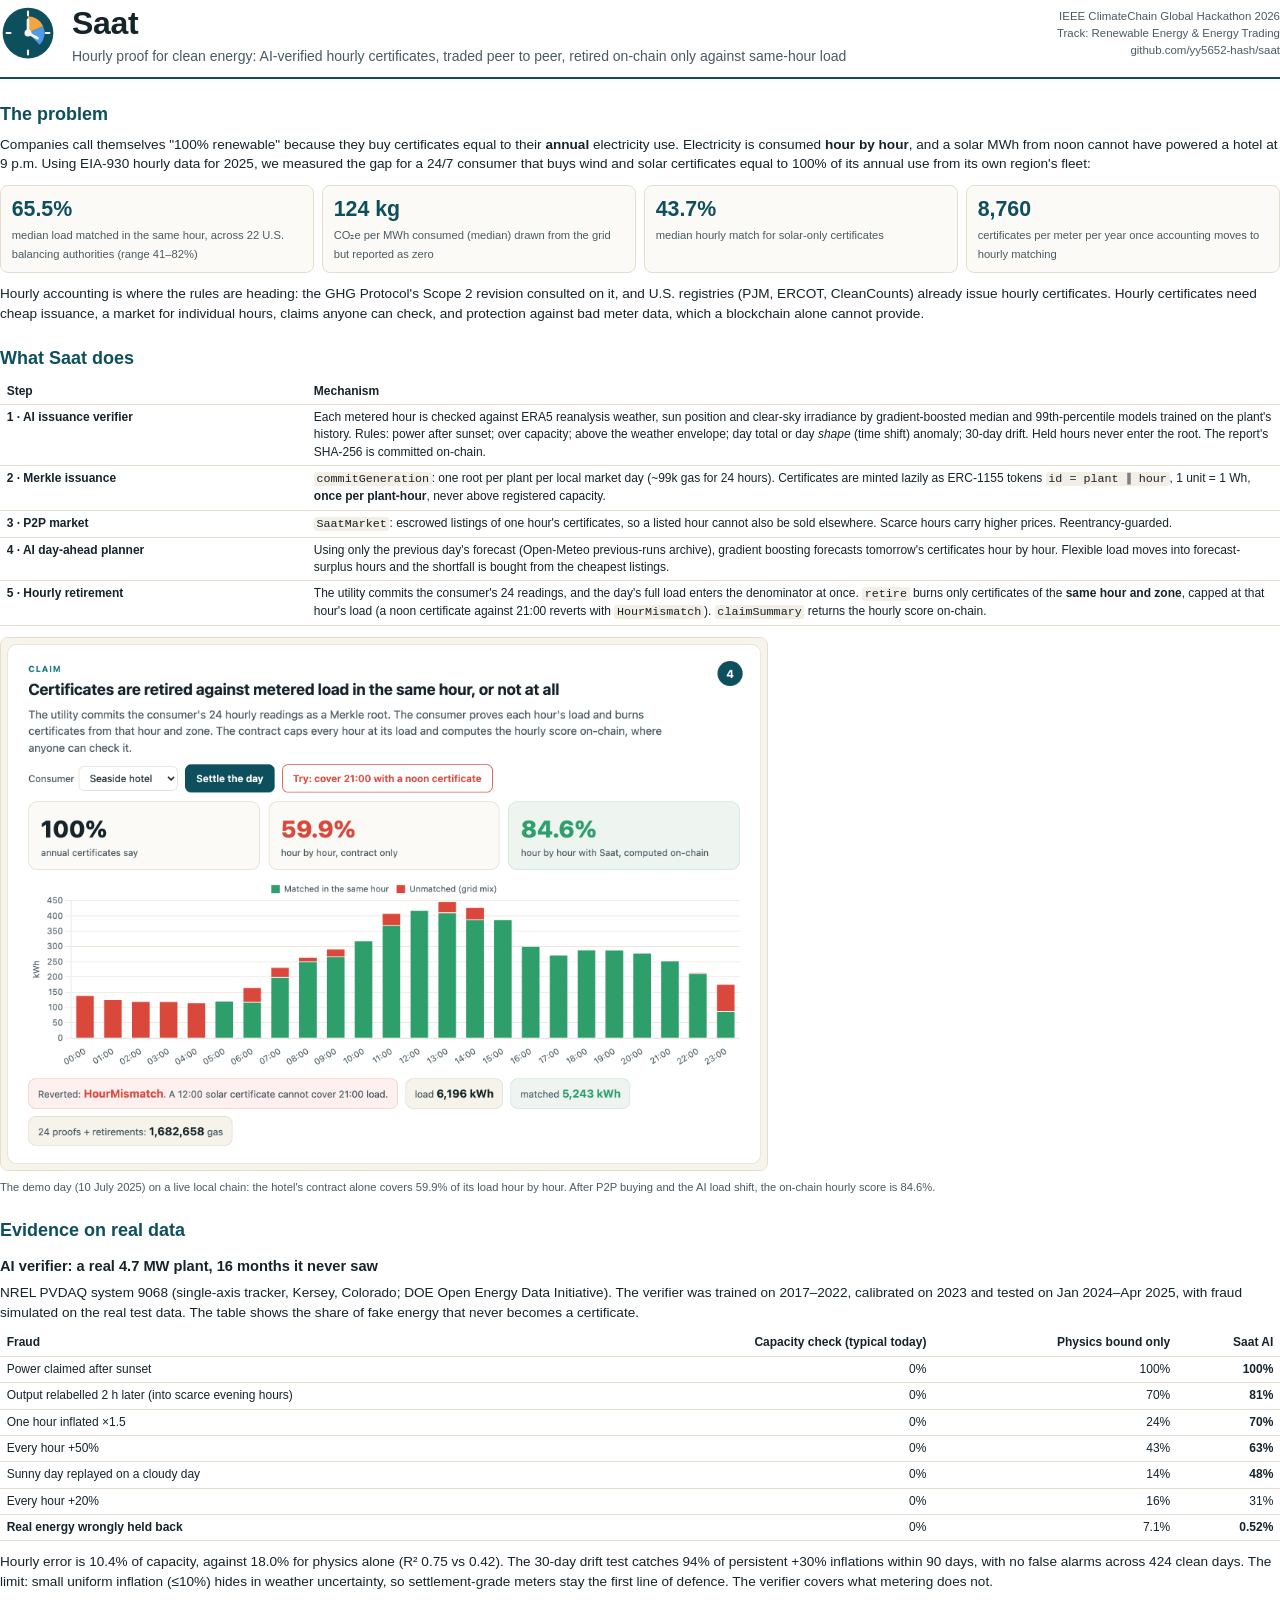
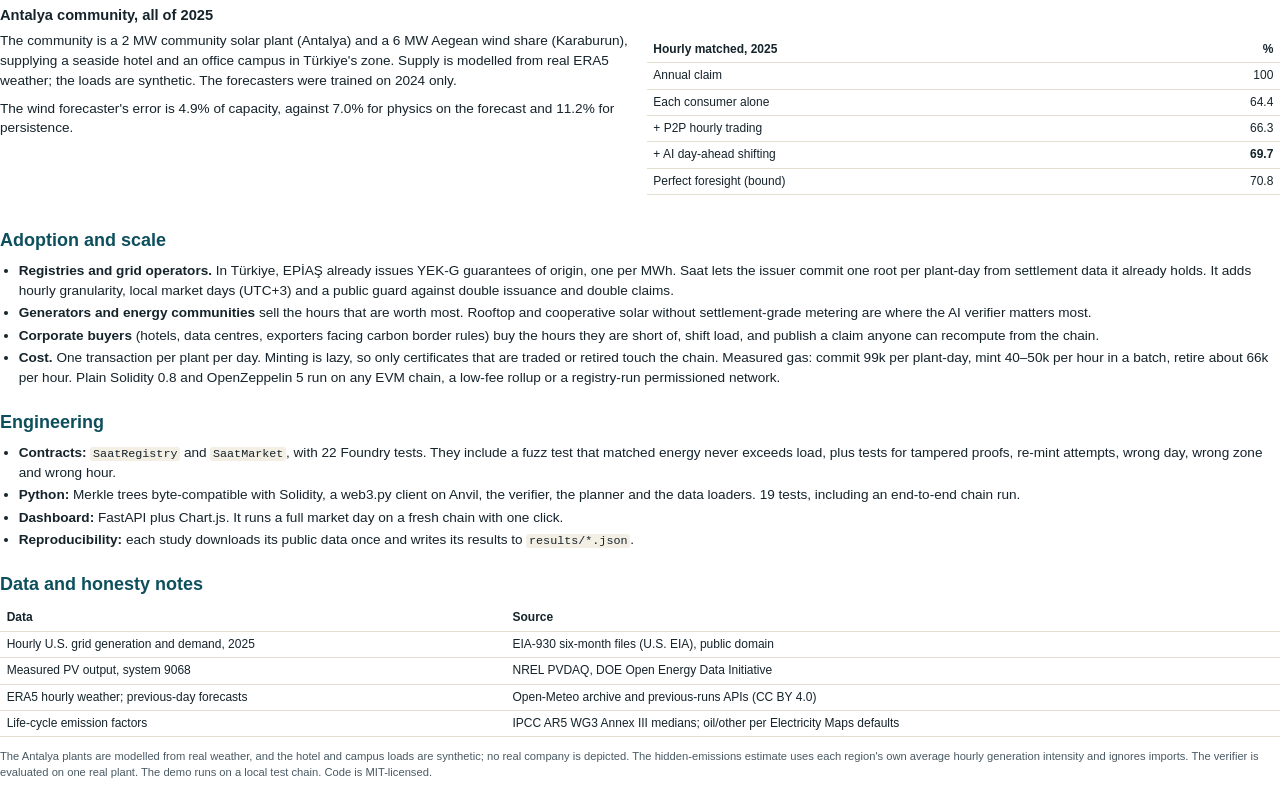
==== submission/brief.html @ fedb9831 "Evidence cards full width, validated chart colours; film pipeline (facts, narration, art scenes, dir" ====
<!doctype html>
<html lang="en"><head><meta charset="utf-8"><title>Saat: technical brief</title>
<style>
  @page { size: A4; margin: 16mm 15mm; }
  :root { --ink: #15232b; --ink2: #4a5a63; --teal: #0d4f5c; --amber: #e0901a; --line: #e4ded0; --red: #d9483b; --green: #2e9e6b; }
  * { box-sizing: border-box; }
  body { font-family: -apple-system, "Helvetica Neue", Arial, sans-serif; color: var(--ink); font-size: 10.2pt; line-height: 1.45; margin: 0; }
  h1 { font-size: 24pt; margin: 0; letter-spacing: -0.01em; }
  h2 { font-size: 13.5pt; margin: 16pt 0 6pt; color: var(--teal); }
  h3 { font-size: 11pt; margin: 10pt 0 4pt; }
  p { margin: 0 0 6pt; }
  .head { display: flex; align-items: center; gap: 12pt; border-bottom: 2px solid var(--teal); padding-bottom: 8pt; margin-bottom: 10pt; }
  .head img { width: 42pt; height: 42pt; }
  .sub { color: var(--ink2); font-size: 10.5pt; }
  .meta { margin-left: auto; text-align: right; font-size: 8.6pt; color: var(--ink2); }
  .kpis { display: grid; grid-template-columns: repeat(4, 1fr); gap: 6pt; margin: 8pt 0; }
  .kpi { border: 1px solid var(--line); border-radius: 6pt; padding: 6pt 8pt; background: #fbfaf6; }
  .kpi b { display: block; font-size: 16pt; color: var(--teal); }
  .kpi span { font-size: 8.4pt; color: var(--ink2); }
  table { width: 100%; border-collapse: collapse; font-size: 9pt; margin: 4pt 0 8pt; }
  th, td { text-align: left; padding: 3pt 5pt; border-bottom: 1px solid var(--line); vertical-align: top; }
  td.n, th.n { text-align: right; font-variant-numeric: tabular-nums; }
  img.shot { width: 60%; display: block; margin-left: auto; margin-right: auto; border: 1px solid var(--line); border-radius: 6pt; margin: 4pt 0 6pt; }
  .two { display: grid; grid-template-columns: 1fr 1fr; gap: 10pt; }
  .note { font-size: 8.4pt; color: var(--ink2); }
  .brk { break-before: page; }
  .two, table, h3 { break-inside: avoid; } h2, h3 { break-after: avoid; }
  ul { margin: 2pt 0 6pt 14pt; padding: 0; } li { margin-bottom: 2pt; }
  code { font-family: ui-monospace, Menlo, monospace; font-size: 8.8pt; background: #f3efe4; padding: 0 2pt; border-radius: 2pt; }
</style></head>
<body>
<div class="head">
  <img src="../app/static/saat.svg" alt="">
  <div><h1>Saat</h1><div class="sub">Hourly proof for clean energy: AI-verified hourly certificates, traded peer to peer, retired on-chain only against same-hour load</div></div>
  <div class="meta">IEEE ClimateChain Global Hackathon 2026<br>Track: Renewable Energy &amp; Energy Trading<br>github.com/yy5652-hash/saat</div>
</div>

<h2>The problem</h2>
<p>Companies call themselves "100% renewable" because they buy certificates equal to their <b>annual</b> electricity use. Electricity is consumed <b>hour by hour</b>, and a solar MWh from noon cannot have powered a hotel at 9 p.m. Using EIA-930 hourly data for 2025, we measured the gap for a 24/7 consumer that buys wind and solar certificates equal to 100% of its annual use from its own region's fleet:</p>
<div class="kpis">
  <div class="kpi"><b>65.5%</b><span>median load matched in the same hour, across 22 U.S. balancing authorities (range 41–82%)</span></div>
  <div class="kpi"><b>124 kg</b><span>CO₂e per MWh consumed (median) drawn from the grid but reported as zero</span></div>
  <div class="kpi"><b>43.7%</b><span>median hourly match for solar-only certificates</span></div>
  <div class="kpi"><b>8,760</b><span>certificates per meter per year once accounting moves to hourly matching</span></div>
</div>
<p>Hourly accounting is where the rules are heading: the GHG Protocol's Scope 2 revision consulted on it, and U.S. registries (PJM, ERCOT, CleanCounts) already issue hourly certificates. Hourly certificates need cheap issuance, a market for individual hours, claims anyone can check, and protection against bad meter data, which a blockchain alone cannot provide.</p>

<h2>What Saat does</h2>
<table>
  <tr><th style="width:24%">Step</th><th>Mechanism</th></tr>
  <tr><td><b>1 · AI issuance verifier</b></td><td>Each metered hour is checked against ERA5 reanalysis weather, sun position and clear-sky irradiance by gradient-boosted median and 99th-percentile models trained on the plant's history. Rules: power after sunset; over capacity; above the weather envelope; day total or day <i>shape</i> (time shift) anomaly; 30-day drift. Held hours never enter the root. The report's SHA-256 is committed on-chain.</td></tr>
  <tr><td><b>2 · Merkle issuance</b></td><td><code>commitGeneration</code>: one root per plant per local market day (~99k gas for 24 hours). Certificates are minted lazily as ERC-1155 tokens <code>id = plant ∥ hour</code>, 1 unit = 1 Wh, <b>once per plant-hour</b>, never above registered capacity.</td></tr>
  <tr><td><b>3 · P2P market</b></td><td><code>SaatMarket</code>: escrowed listings of one hour's certificates, so a listed hour cannot also be sold elsewhere. Scarce hours carry higher prices. Reentrancy-guarded.</td></tr>
  <tr><td><b>4 · AI day-ahead planner</b></td><td>Using only the previous day's forecast (Open-Meteo previous-runs archive), gradient boosting forecasts tomorrow's certificates hour by hour. Flexible load moves into forecast-surplus hours and the shortfall is bought from the cheapest listings.</td></tr>
  <tr><td><b>5 · Hourly retirement</b></td><td>The utility commits the consumer's 24 readings, and the day's full load enters the denominator at once. <code>retire</code> burns only certificates of the <b>same hour and zone</b>, capped at that hour's load (a noon certificate against 21:00 reverts with <code>HourMismatch</code>). <code>claimSummary</code> returns the hourly score on-chain.</td></tr>
</table>
<img class="shot" src="../docs/claim.png" alt="Claim step">
<p class="note">The demo day (10 July 2025) on a live local chain: the hotel's contract alone covers 59.9% of its load hour by hour. After P2P buying and the AI load shift, the on-chain hourly score is 84.6%.</p>

<h2>Evidence on real data</h2>
<h3>AI verifier: a real 4.7 MW plant, 16 months it never saw</h3>
<p>NREL PVDAQ system 9068 (single-axis tracker, Kersey, Colorado; DOE Open Energy Data Initiative). The verifier was trained on 2017–2022, calibrated on 2023 and tested on Jan 2024–Apr 2025, with fraud simulated on the real test data. The table shows the share of fake energy that never becomes a certificate.</p>
<table>
  <tr><th>Fraud</th><th class="n">Capacity check (typical today)</th><th class="n">Physics bound only</th><th class="n">Saat AI</th></tr>
  <tr><td>Power claimed after sunset</td><td class="n">0%</td><td class="n">100%</td><td class="n"><b>100%</b></td></tr>
  <tr><td>Output relabelled 2 h later (into scarce evening hours)</td><td class="n">0%</td><td class="n">70%</td><td class="n"><b>81%</b></td></tr>
  <tr><td>One hour inflated ×1.5</td><td class="n">0%</td><td class="n">24%</td><td class="n"><b>70%</b></td></tr>
  <tr><td>Every hour +50%</td><td class="n">0%</td><td class="n">43%</td><td class="n"><b>63%</b></td></tr>
  <tr><td>Sunny day replayed on a cloudy day</td><td class="n">0%</td><td class="n">14%</td><td class="n"><b>48%</b></td></tr>
  <tr><td>Every hour +20%</td><td class="n">0%</td><td class="n">16%</td><td class="n">31%</td></tr>
  <tr><td><b>Real energy wrongly held back</b></td><td class="n">0%</td><td class="n">7.1%</td><td class="n"><b>0.52%</b></td></tr>
</table>
<p>Hourly error is 10.4% of capacity, against 18.0% for physics alone (R² 0.75 vs 0.42). The 30-day drift test catches 94% of persistent +30% inflations within 90 days, with no false alarms across 424 clean days. The limit: small uniform inflation (≤10%) hides in weather uncertainty, so settlement-grade meters stay the first line of defence. The verifier covers what metering does not.</p>

<h3>Antalya community, all of 2025</h3>
<div class="two">
  <div>
    <p>The community is a 2 MW community solar plant (Antalya) and a 6 MW Aegean wind share (Karaburun), supplying a seaside hotel and an office campus in Türkiye's zone. Supply is modelled from real ERA5 weather; the loads are synthetic. The forecasters were trained on 2024 only.</p>
    <p>The wind forecaster's error is 4.9% of capacity, against 7.0% for physics on the forecast and 11.2% for persistence.</p>
  </div>
  <table>
    <tr><th>Hourly matched, 2025</th><th class="n">%</th></tr>
    <tr><td>Annual claim</td><td class="n">100</td></tr>
    <tr><td>Each consumer alone</td><td class="n">64.4</td></tr>
    <tr><td>+ P2P hourly trading</td><td class="n">66.3</td></tr>
    <tr><td>+ AI day-ahead shifting</td><td class="n"><b>69.7</b></td></tr>
    <tr><td>Perfect foresight (bound)</td><td class="n">70.8</td></tr>
  </table>
</div>

<h2>Adoption and scale</h2>
<ul>
  <li><b>Registries and grid operators.</b> In Türkiye, EPİAŞ already issues YEK-G guarantees of origin, one per MWh. Saat lets the issuer commit one root per plant-day from settlement data it already holds. It adds hourly granularity, local market days (UTC+3) and a public guard against double issuance and double claims.</li>
  <li><b>Generators and energy communities</b> sell the hours that are worth most. Rooftop and cooperative solar without settlement-grade metering are where the AI verifier matters most.</li>
  <li><b>Corporate buyers</b> (hotels, data centres, exporters facing carbon border rules) buy the hours they are short of, shift load, and publish a claim anyone can recompute from the chain.</li>
  <li><b>Cost.</b> One transaction per plant per day. Minting is lazy, so only certificates that are traded or retired touch the chain. Measured gas: commit 99k per plant-day, mint 40–50k per hour in a batch, retire about 66k per hour. Plain Solidity 0.8 and OpenZeppelin 5 run on any EVM chain, a low-fee rollup or a registry-run permissioned network.</li>
</ul>
<h2>Engineering</h2>
<ul>
  <li><b>Contracts:</b> <code>SaatRegistry</code> and <code>SaatMarket</code>, with 22 Foundry tests. They include a fuzz test that matched energy never exceeds load, plus tests for tampered proofs, re-mint attempts, wrong day, wrong zone and wrong hour.</li>
  <li><b>Python:</b> Merkle trees byte-compatible with Solidity, a web3.py client on Anvil, the verifier, the planner and the data loaders. 19 tests, including an end-to-end chain run.</li>
  <li><b>Dashboard:</b> FastAPI plus Chart.js. It runs a full market day on a fresh chain with one click.</li>
  <li><b>Reproducibility:</b> each study downloads its public data once and writes its results to <code>results/*.json</code>.</li>
</ul>
<h2>Data and honesty notes</h2>
<table>
  <tr><th>Data</th><th>Source</th></tr>
  <tr><td>Hourly U.S. grid generation and demand, 2025</td><td>EIA-930 six-month files (U.S. EIA), public domain</td></tr>
  <tr><td>Measured PV output, system 9068</td><td>NREL PVDAQ, DOE Open Energy Data Initiative</td></tr>
  <tr><td>ERA5 hourly weather; previous-day forecasts</td><td>Open-Meteo archive and previous-runs APIs (CC BY 4.0)</td></tr>
  <tr><td>Life-cycle emission factors</td><td>IPCC AR5 WG3 Annex III medians; oil/other per Electricity Maps defaults</td></tr>
</table>
<p class="note">The Antalya plants are modelled from real weather, and the hotel and campus loads are synthetic; no real company is depicted. The hidden-emissions estimate uses each region's own average hourly generation intensity and ignores imports. The verifier is evaluated on one real plant. The demo runs on a local test chain. Code is MIT-licensed.</p>
</body></html>
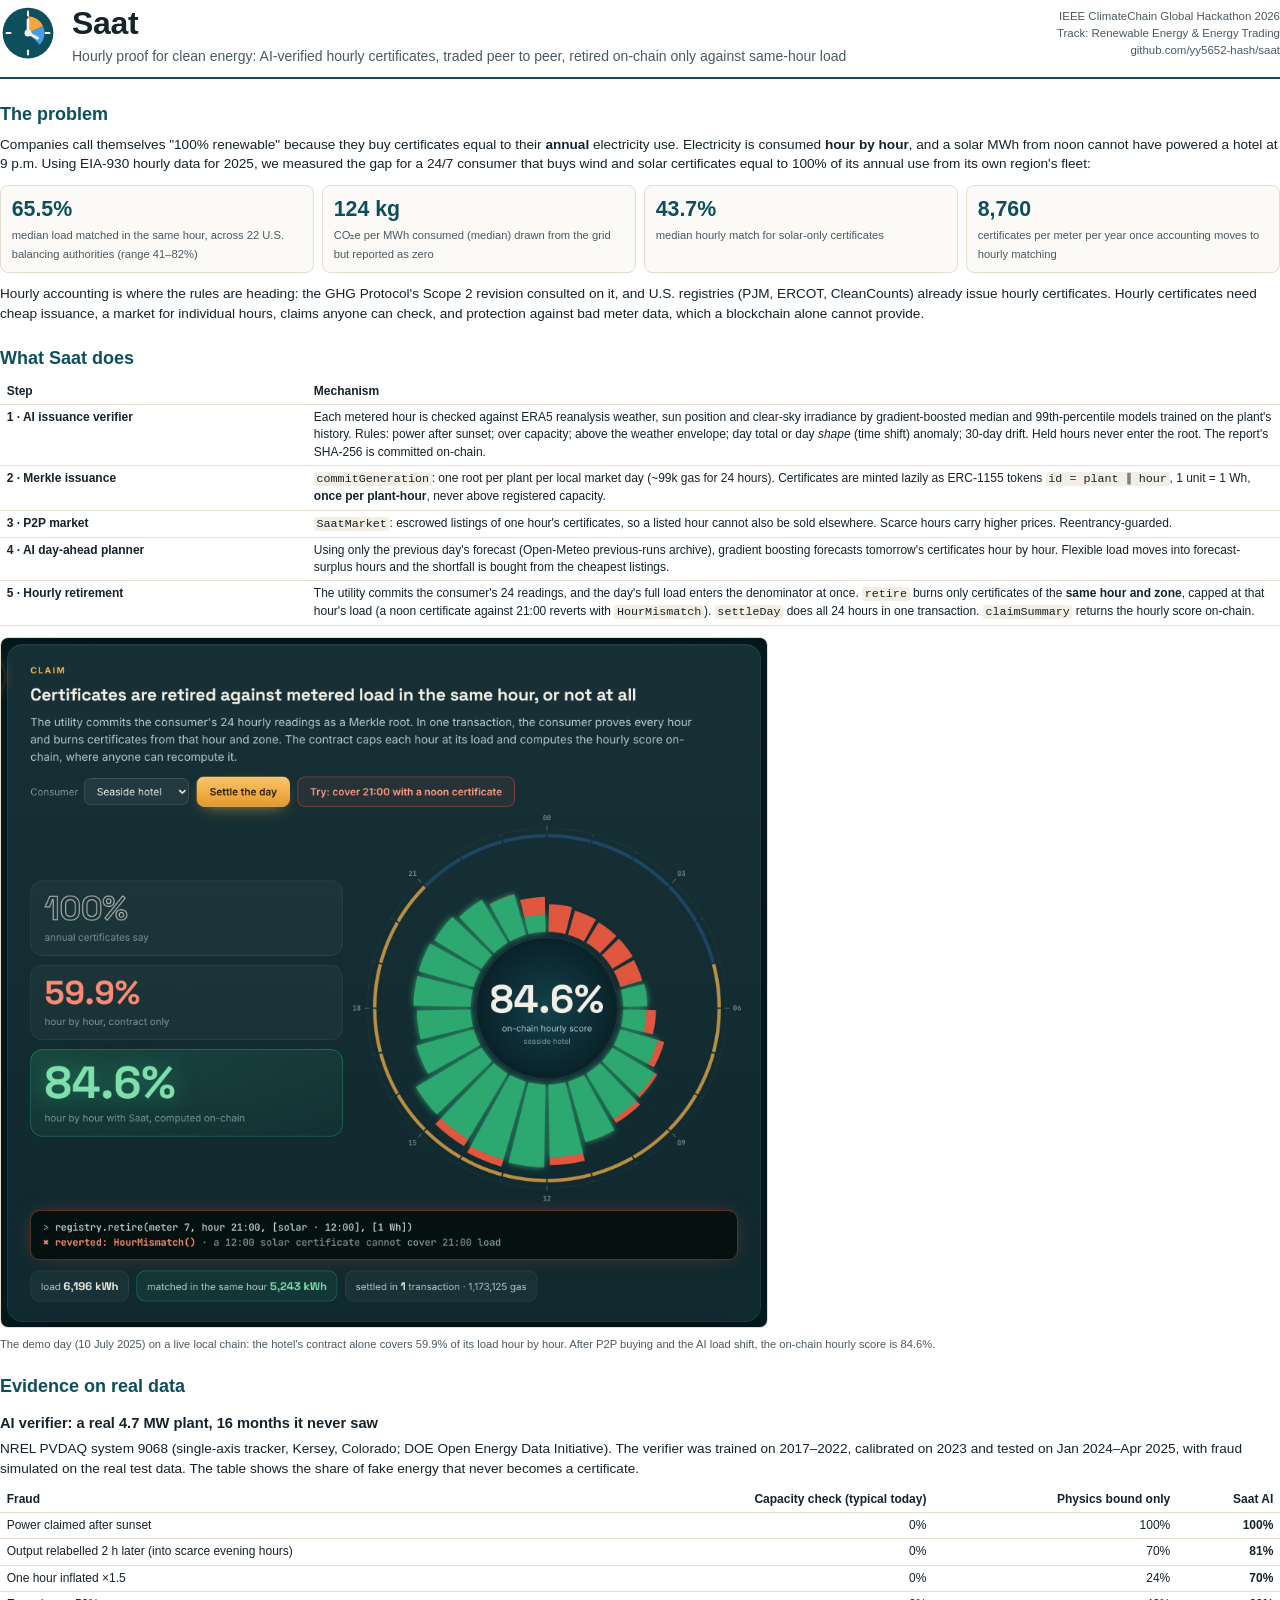
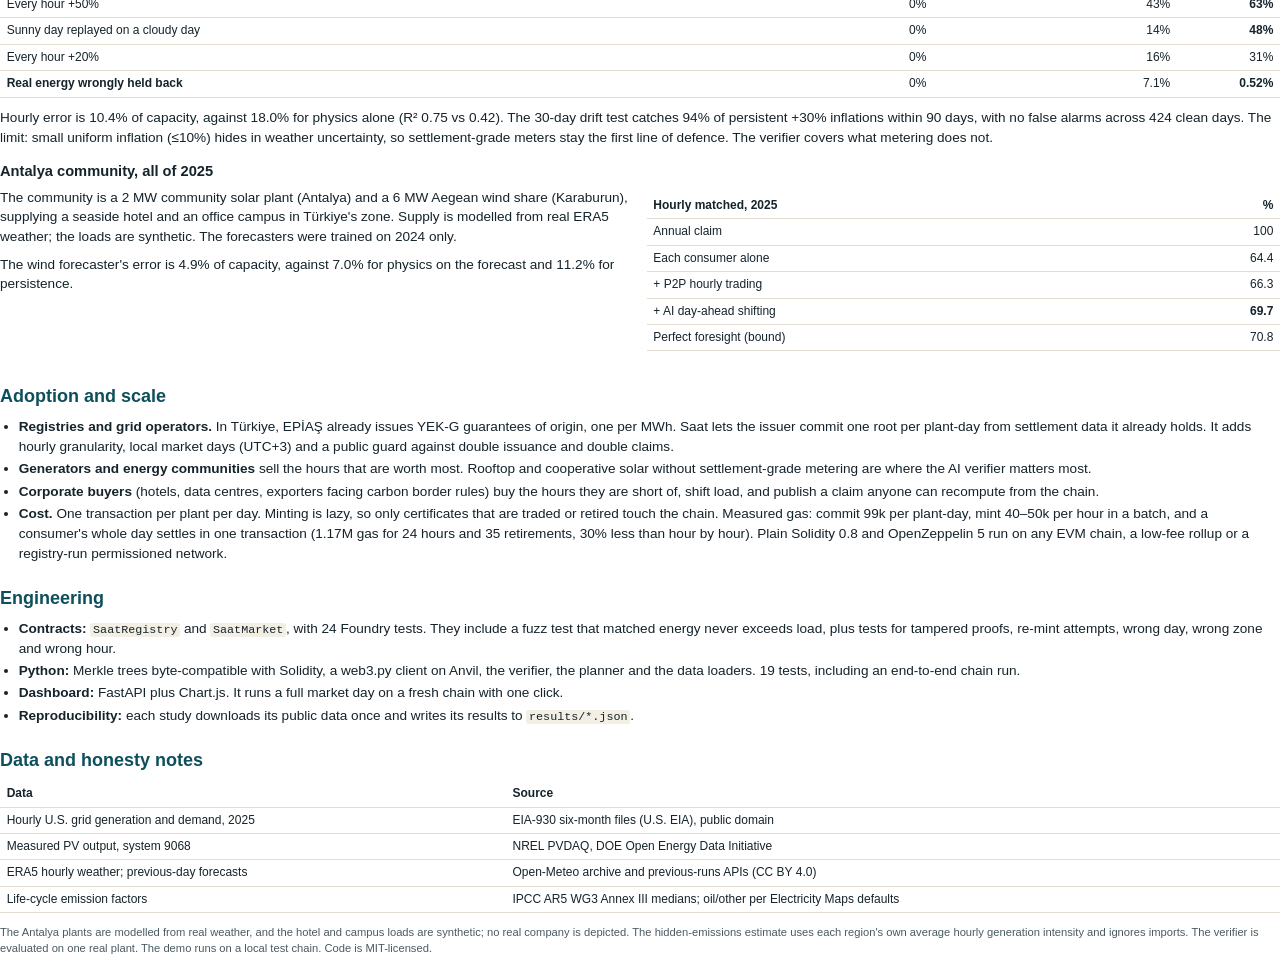
==== commit 4a172224: "Dark control-room dashboard with a 24-hour ring, glow and gradient charts; settleDay settles a consu" ====
--- a/submission/brief.html
+++ b/submission/brief.html
@@ -52,7 +52,7 @@
   <tr><td><b>2 · Merkle issuance</b></td><td><code>commitGeneration</code>: one root per plant per local market day (~99k gas for 24 hours). Certificates are minted lazily as ERC-1155 tokens <code>id = plant ∥ hour</code>, 1 unit = 1 Wh, <b>once per plant-hour</b>, never above registered capacity.</td></tr>
   <tr><td><b>3 · P2P market</b></td><td><code>SaatMarket</code>: escrowed listings of one hour's certificates, so a listed hour cannot also be sold elsewhere. Scarce hours carry higher prices. Reentrancy-guarded.</td></tr>
   <tr><td><b>4 · AI day-ahead planner</b></td><td>Using only the previous day's forecast (Open-Meteo previous-runs archive), gradient boosting forecasts tomorrow's certificates hour by hour. Flexible load moves into forecast-surplus hours and the shortfall is bought from the cheapest listings.</td></tr>
-  <tr><td><b>5 · Hourly retirement</b></td><td>The utility commits the consumer's 24 readings, and the day's full load enters the denominator at once. <code>retire</code> burns only certificates of the <b>same hour and zone</b>, capped at that hour's load (a noon certificate against 21:00 reverts with <code>HourMismatch</code>). <code>claimSummary</code> returns the hourly score on-chain.</td></tr>
+  <tr><td><b>5 · Hourly retirement</b></td><td>The utility commits the consumer's 24 readings, and the day's full load enters the denominator at once. <code>retire</code> burns only certificates of the <b>same hour and zone</b>, capped at that hour's load (a noon certificate against 21:00 reverts with <code>HourMismatch</code>). <code>settleDay</code> does all 24 hours in one transaction. <code>claimSummary</code> returns the hourly score on-chain.</td></tr>
 </table>
 <img class="shot" src="../docs/claim.png" alt="Claim step">
 <p class="note">The demo day (10 July 2025) on a live local chain: the hotel's contract alone covers 59.9% of its load hour by hour. After P2P buying and the AI load shift, the on-chain hourly score is 84.6%.</p>
@@ -93,11 +93,11 @@
   <li><b>Registries and grid operators.</b> In Türkiye, EPİAŞ already issues YEK-G guarantees of origin, one per MWh. Saat lets the issuer commit one root per plant-day from settlement data it already holds. It adds hourly granularity, local market days (UTC+3) and a public guard against double issuance and double claims.</li>
   <li><b>Generators and energy communities</b> sell the hours that are worth most. Rooftop and cooperative solar without settlement-grade metering are where the AI verifier matters most.</li>
   <li><b>Corporate buyers</b> (hotels, data centres, exporters facing carbon border rules) buy the hours they are short of, shift load, and publish a claim anyone can recompute from the chain.</li>
-  <li><b>Cost.</b> One transaction per plant per day. Minting is lazy, so only certificates that are traded or retired touch the chain. Measured gas: commit 99k per plant-day, mint 40–50k per hour in a batch, retire about 66k per hour. Plain Solidity 0.8 and OpenZeppelin 5 run on any EVM chain, a low-fee rollup or a registry-run permissioned network.</li>
+  <li><b>Cost.</b> One transaction per plant per day. Minting is lazy, so only certificates that are traded or retired touch the chain. Measured gas: commit 99k per plant-day, mint 40–50k per hour in a batch, and a consumer's whole day settles in one transaction (1.17M gas for 24 hours and 35 retirements, 30% less than hour by hour). Plain Solidity 0.8 and OpenZeppelin 5 run on any EVM chain, a low-fee rollup or a registry-run permissioned network.</li>
 </ul>
 <h2>Engineering</h2>
 <ul>
-  <li><b>Contracts:</b> <code>SaatRegistry</code> and <code>SaatMarket</code>, with 22 Foundry tests. They include a fuzz test that matched energy never exceeds load, plus tests for tampered proofs, re-mint attempts, wrong day, wrong zone and wrong hour.</li>
+  <li><b>Contracts:</b> <code>SaatRegistry</code> and <code>SaatMarket</code>, with 24 Foundry tests. They include a fuzz test that matched energy never exceeds load, plus tests for tampered proofs, re-mint attempts, wrong day, wrong zone and wrong hour.</li>
   <li><b>Python:</b> Merkle trees byte-compatible with Solidity, a web3.py client on Anvil, the verifier, the planner and the data loaders. 19 tests, including an end-to-end chain run.</li>
   <li><b>Dashboard:</b> FastAPI plus Chart.js. It runs a full market day on a fresh chain with one click.</li>
   <li><b>Reproducibility:</b> each study downloads its public data once and writes its results to <code>results/*.json</code>.</li>
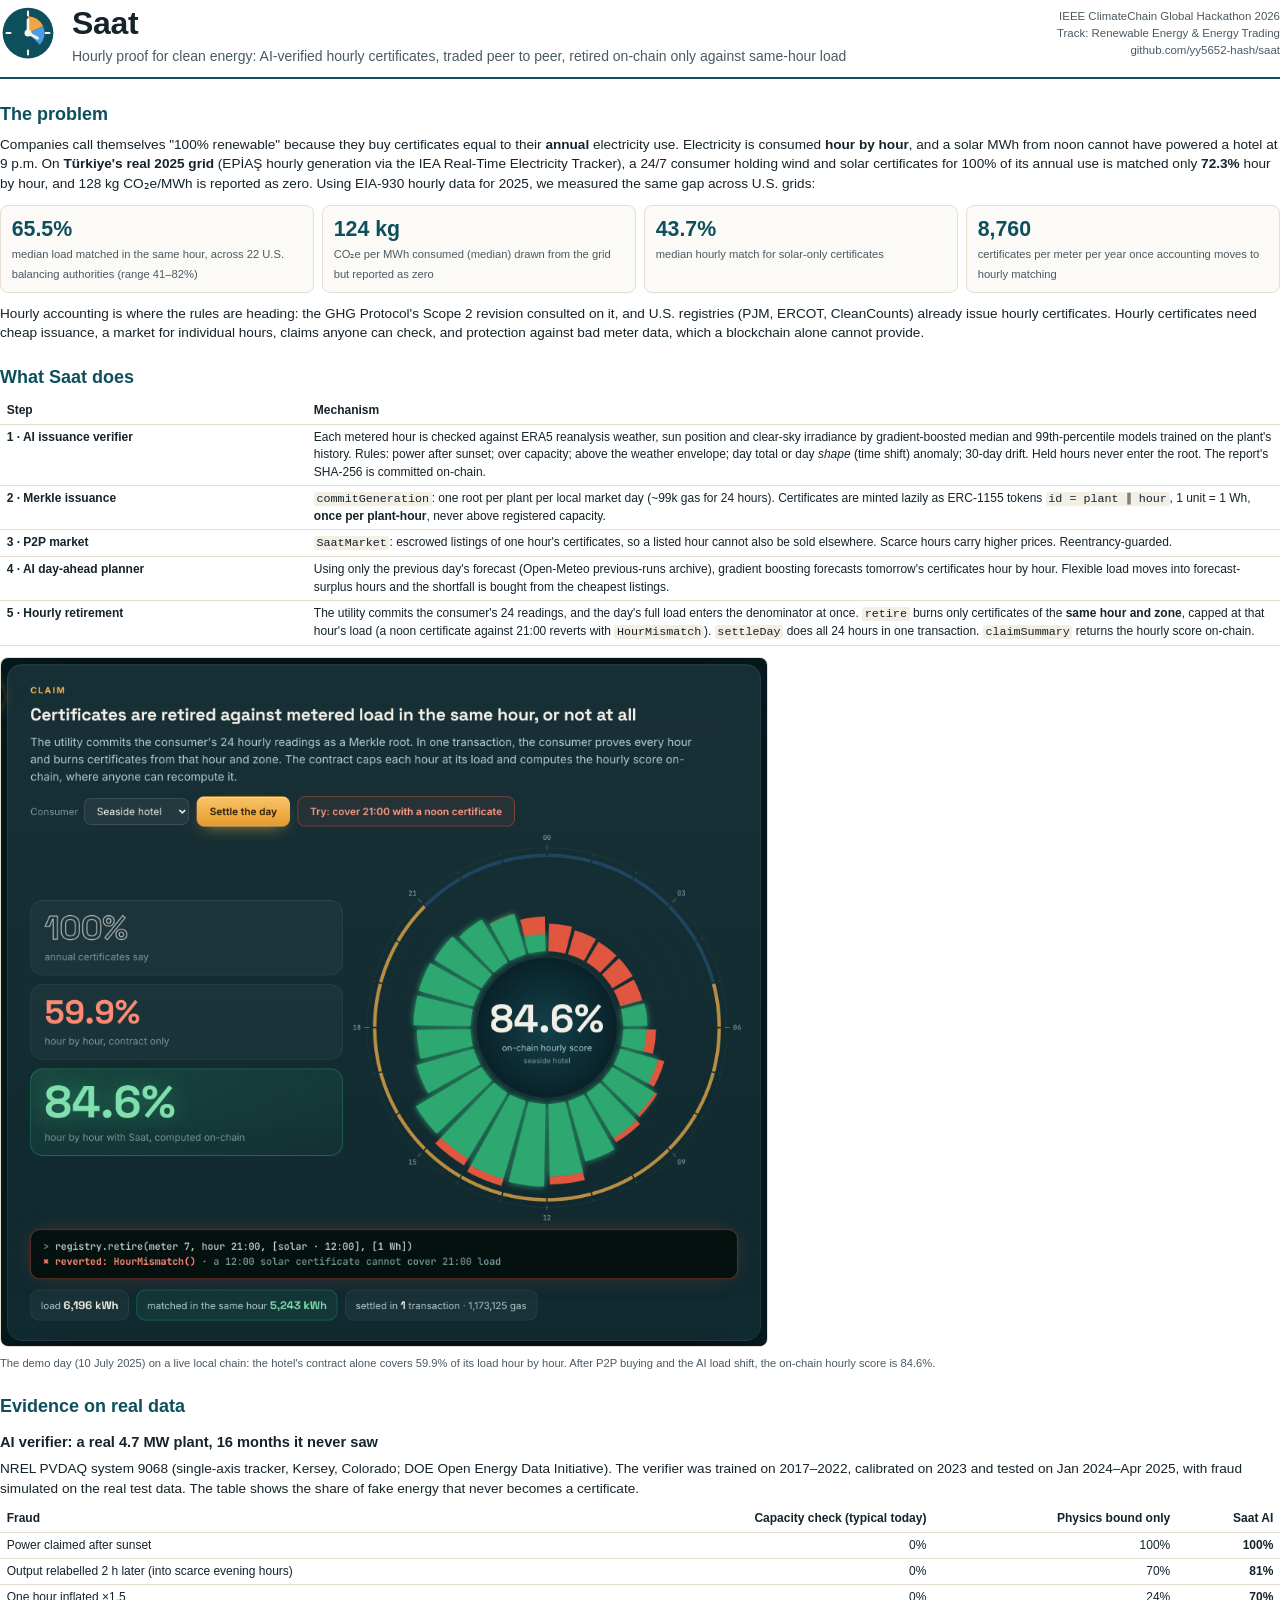
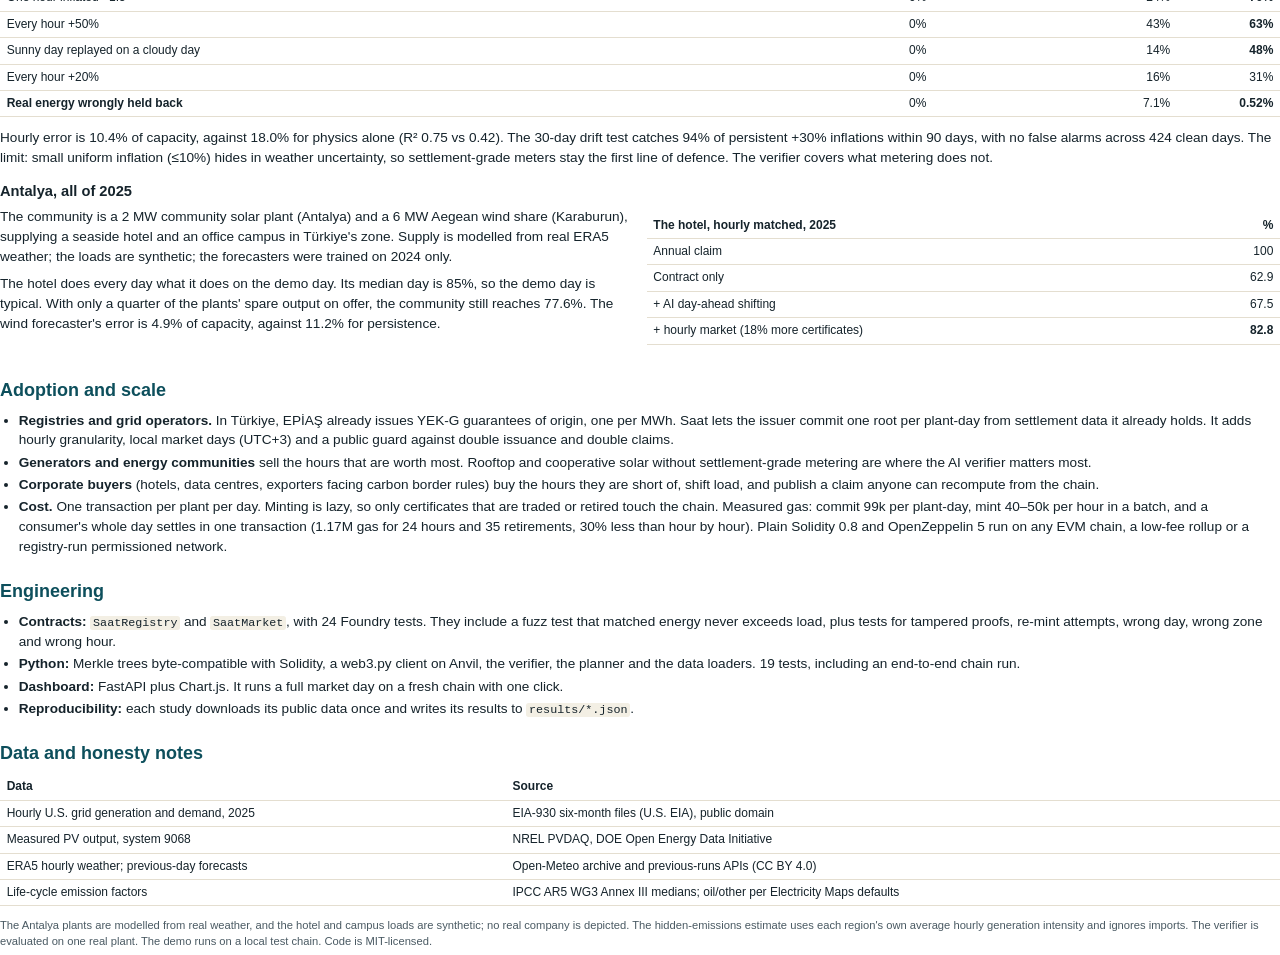
==== commit 107ffbcf: "Real Türkiye data, full-year market evaluation, batch market, public-testnet runner - Türkiye: EPİAŞ" ====
--- a/submission/brief.html
+++ b/submission/brief.html
@@ -36,7 +36,7 @@
 </div>
 
 <h2>The problem</h2>
-<p>Companies call themselves "100% renewable" because they buy certificates equal to their <b>annual</b> electricity use. Electricity is consumed <b>hour by hour</b>, and a solar MWh from noon cannot have powered a hotel at 9 p.m. Using EIA-930 hourly data for 2025, we measured the gap for a 24/7 consumer that buys wind and solar certificates equal to 100% of its annual use from its own region's fleet:</p>
+<p>Companies call themselves "100% renewable" because they buy certificates equal to their <b>annual</b> electricity use. Electricity is consumed <b>hour by hour</b>, and a solar MWh from noon cannot have powered a hotel at 9 p.m. On <b>Türkiye's real 2025 grid</b> (EPİAŞ hourly generation via the IEA Real-Time Electricity Tracker), a 24/7 consumer holding wind and solar certificates for 100% of its annual use is matched only <b>72.3%</b> hour by hour, and 128 kg CO₂e/MWh is reported as zero. Using EIA-930 hourly data for 2025, we measured the same gap across U.S. grids:</p>
 <div class="kpis">
   <div class="kpi"><b>65.5%</b><span>median load matched in the same hour, across 22 U.S. balancing authorities (range 41–82%)</span></div>
   <div class="kpi"><b>124 kg</b><span>CO₂e per MWh consumed (median) drawn from the grid but reported as zero</span></div>
@@ -72,19 +72,18 @@
 </table>
 <p>Hourly error is 10.4% of capacity, against 18.0% for physics alone (R² 0.75 vs 0.42). The 30-day drift test catches 94% of persistent +30% inflations within 90 days, with no false alarms across 424 clean days. The limit: small uniform inflation (≤10%) hides in weather uncertainty, so settlement-grade meters stay the first line of defence. The verifier covers what metering does not.</p>
 
-<h3>Antalya community, all of 2025</h3>
+<h3>Antalya, all of 2025</h3>
 <div class="two">
   <div>
-    <p>The community is a 2 MW community solar plant (Antalya) and a 6 MW Aegean wind share (Karaburun), supplying a seaside hotel and an office campus in Türkiye's zone. Supply is modelled from real ERA5 weather; the loads are synthetic. The forecasters were trained on 2024 only.</p>
-    <p>The wind forecaster's error is 4.9% of capacity, against 7.0% for physics on the forecast and 11.2% for persistence.</p>
+    <p>The community is a 2 MW community solar plant (Antalya) and a 6 MW Aegean wind share (Karaburun), supplying a seaside hotel and an office campus in Türkiye's zone. Supply is modelled from real ERA5 weather; the loads are synthetic; the forecasters were trained on 2024 only.</p>
+    <p>The hotel does every day what it does on the demo day. Its median day is 85%, so the demo day is typical. With only a quarter of the plants' spare output on offer, the community still reaches 77.6%. The wind forecaster's error is 4.9% of capacity, against 11.2% for persistence.</p>
   </div>
   <table>
-    <tr><th>Hourly matched, 2025</th><th class="n">%</th></tr>
+    <tr><th>The hotel, hourly matched, 2025</th><th class="n">%</th></tr>
     <tr><td>Annual claim</td><td class="n">100</td></tr>
-    <tr><td>Each consumer alone</td><td class="n">64.4</td></tr>
-    <tr><td>+ P2P hourly trading</td><td class="n">66.3</td></tr>
-    <tr><td>+ AI day-ahead shifting</td><td class="n"><b>69.7</b></td></tr>
-    <tr><td>Perfect foresight (bound)</td><td class="n">70.8</td></tr>
+    <tr><td>Contract only</td><td class="n">62.9</td></tr>
+    <tr><td>+ AI day-ahead shifting</td><td class="n">67.5</td></tr>
+    <tr><td>+ hourly market (18% more certificates)</td><td class="n"><b>82.8</b></td></tr>
   </table>
 </div>
 
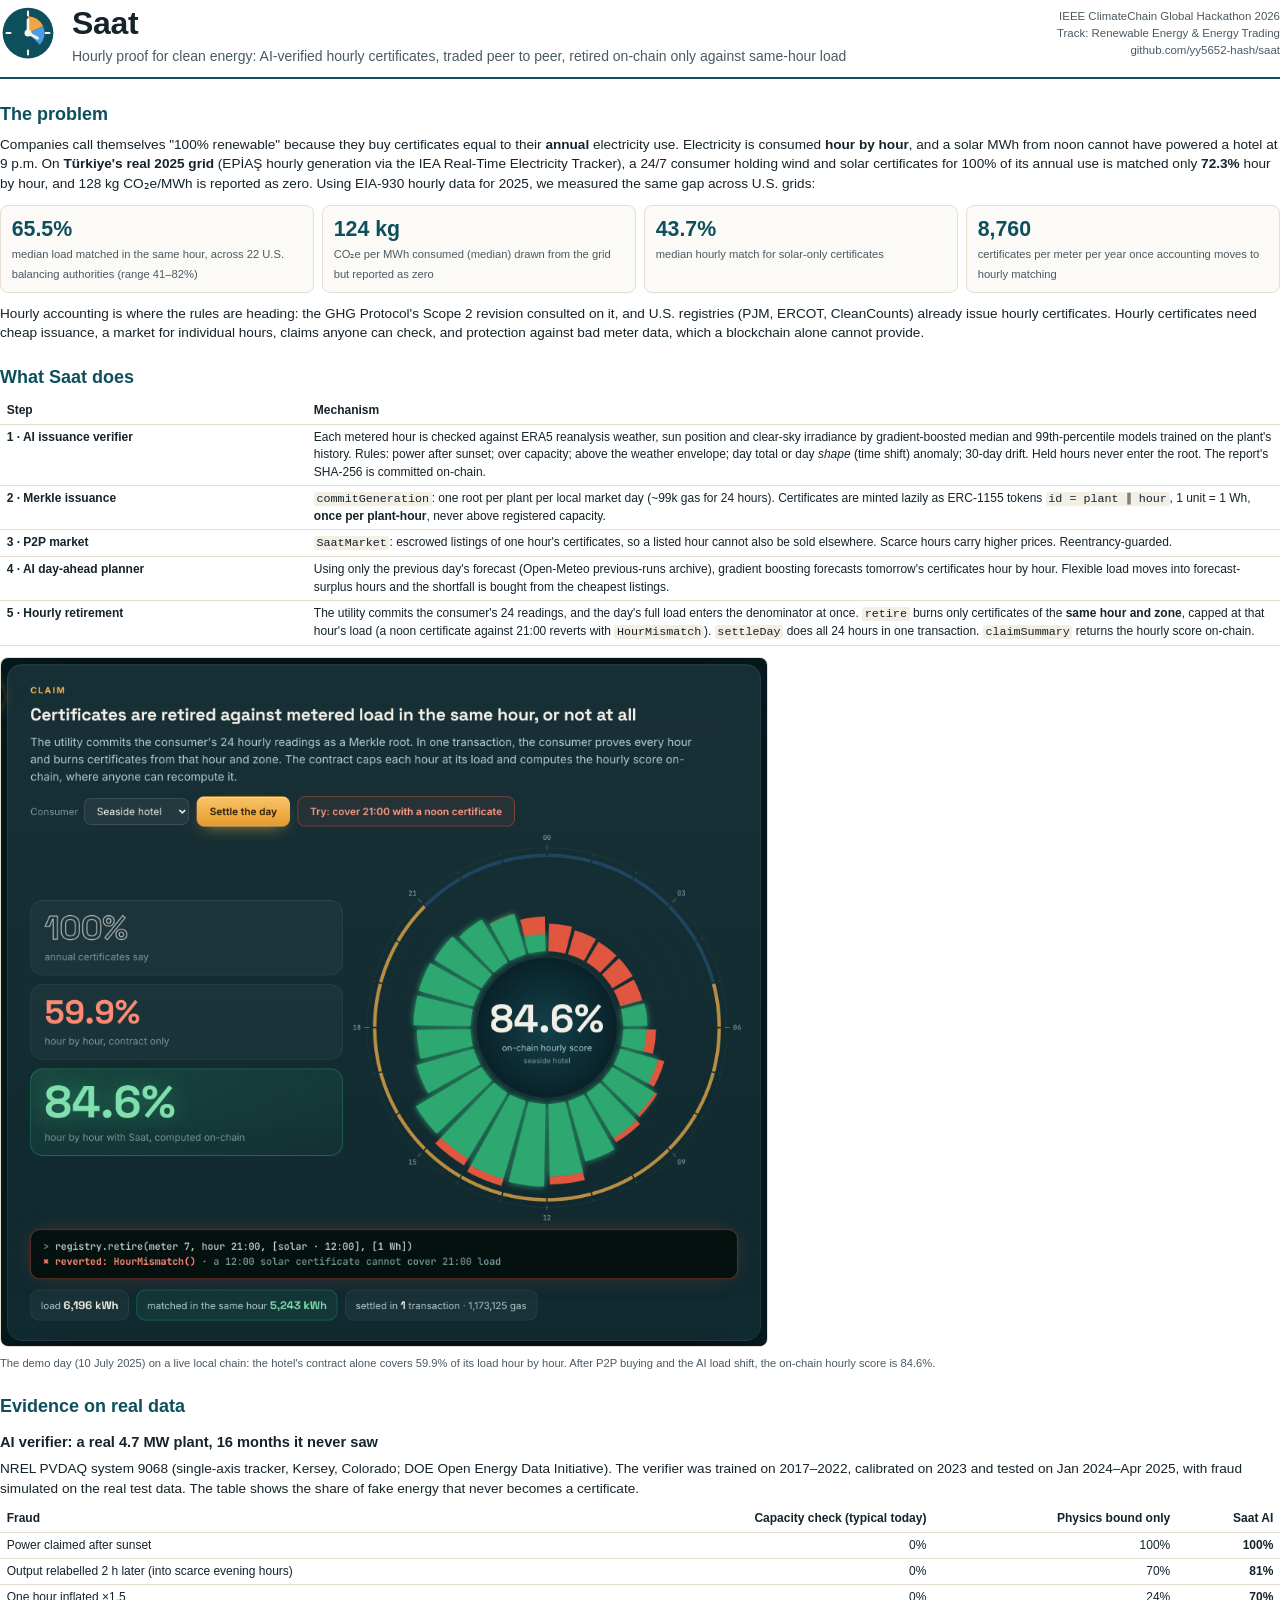
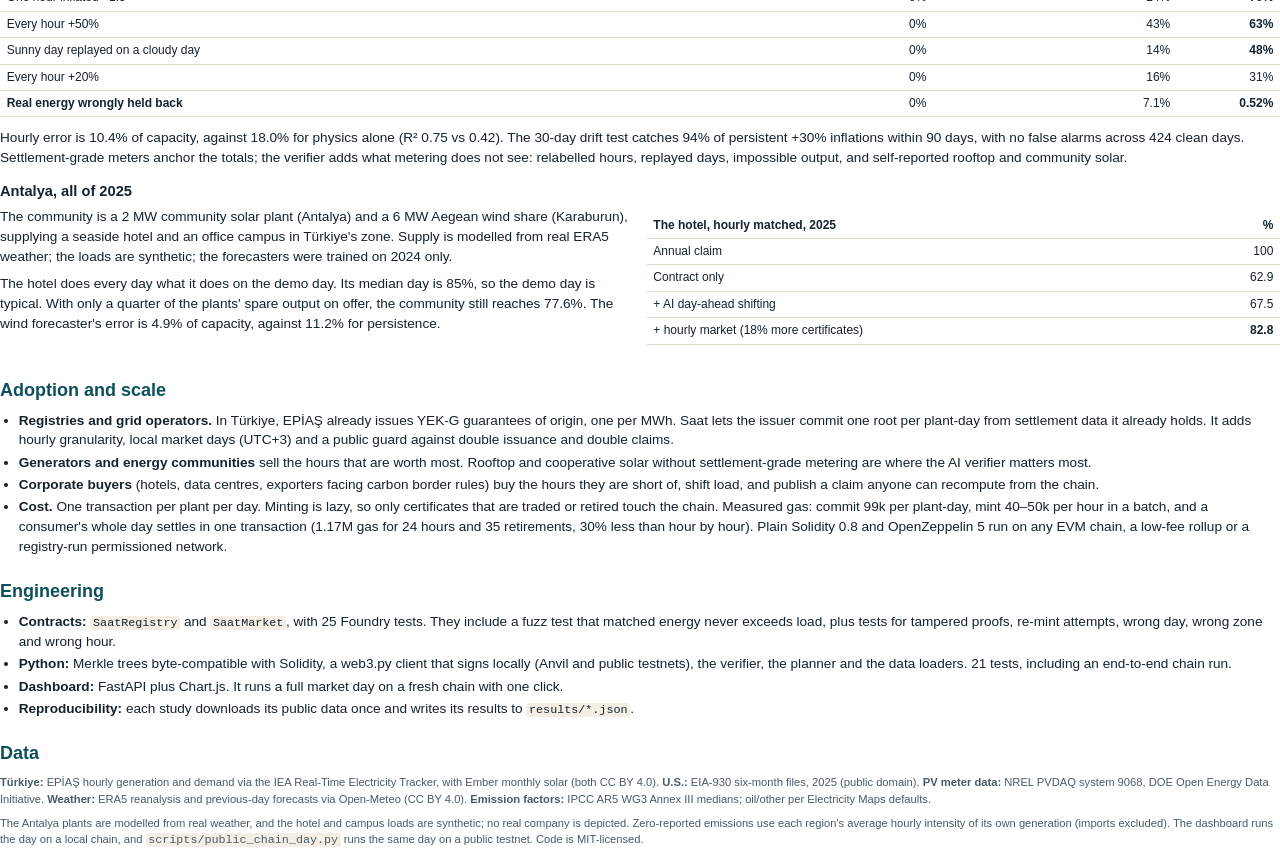
==== commit 93fc3e79: "Judge-facing text states what the evidence shows: data notes and roadmap instead of limits, false-ho" ====
--- a/submission/brief.html
+++ b/submission/brief.html
@@ -70,7 +70,7 @@
   <tr><td>Every hour +20%</td><td class="n">0%</td><td class="n">16%</td><td class="n">31%</td></tr>
   <tr><td><b>Real energy wrongly held back</b></td><td class="n">0%</td><td class="n">7.1%</td><td class="n"><b>0.52%</b></td></tr>
 </table>
-<p>Hourly error is 10.4% of capacity, against 18.0% for physics alone (R² 0.75 vs 0.42). The 30-day drift test catches 94% of persistent +30% inflations within 90 days, with no false alarms across 424 clean days. The limit: small uniform inflation (≤10%) hides in weather uncertainty, so settlement-grade meters stay the first line of defence. The verifier covers what metering does not.</p>
+<p>Hourly error is 10.4% of capacity, against 18.0% for physics alone (R² 0.75 vs 0.42). The 30-day drift test catches 94% of persistent +30% inflations within 90 days, with no false alarms across 424 clean days. Settlement-grade meters anchor the totals; the verifier adds what metering does not see: relabelled hours, replayed days, impossible output, and self-reported rooftop and community solar.</p>
 
 <h3>Antalya, all of 2025</h3>
 <div class="two">
@@ -96,18 +96,12 @@
 </ul>
 <h2>Engineering</h2>
 <ul>
-  <li><b>Contracts:</b> <code>SaatRegistry</code> and <code>SaatMarket</code>, with 24 Foundry tests. They include a fuzz test that matched energy never exceeds load, plus tests for tampered proofs, re-mint attempts, wrong day, wrong zone and wrong hour.</li>
-  <li><b>Python:</b> Merkle trees byte-compatible with Solidity, a web3.py client on Anvil, the verifier, the planner and the data loaders. 19 tests, including an end-to-end chain run.</li>
+  <li><b>Contracts:</b> <code>SaatRegistry</code> and <code>SaatMarket</code>, with 25 Foundry tests. They include a fuzz test that matched energy never exceeds load, plus tests for tampered proofs, re-mint attempts, wrong day, wrong zone and wrong hour.</li>
+  <li><b>Python:</b> Merkle trees byte-compatible with Solidity, a web3.py client that signs locally (Anvil and public testnets), the verifier, the planner and the data loaders. 21 tests, including an end-to-end chain run.</li>
   <li><b>Dashboard:</b> FastAPI plus Chart.js. It runs a full market day on a fresh chain with one click.</li>
   <li><b>Reproducibility:</b> each study downloads its public data once and writes its results to <code>results/*.json</code>.</li>
 </ul>
-<h2>Data and honesty notes</h2>
-<table>
-  <tr><th>Data</th><th>Source</th></tr>
-  <tr><td>Hourly U.S. grid generation and demand, 2025</td><td>EIA-930 six-month files (U.S. EIA), public domain</td></tr>
-  <tr><td>Measured PV output, system 9068</td><td>NREL PVDAQ, DOE Open Energy Data Initiative</td></tr>
-  <tr><td>ERA5 hourly weather; previous-day forecasts</td><td>Open-Meteo archive and previous-runs APIs (CC BY 4.0)</td></tr>
-  <tr><td>Life-cycle emission factors</td><td>IPCC AR5 WG3 Annex III medians; oil/other per Electricity Maps defaults</td></tr>
-</table>
-<p class="note">The Antalya plants are modelled from real weather, and the hotel and campus loads are synthetic; no real company is depicted. The hidden-emissions estimate uses each region's own average hourly generation intensity and ignores imports. The verifier is evaluated on one real plant. The demo runs on a local test chain. Code is MIT-licensed.</p>
+<h2>Data</h2>
+<p class="note"><b>Türkiye:</b> EPİAŞ hourly generation and demand via the IEA Real-Time Electricity Tracker, with Ember monthly solar (both CC BY 4.0). <b>U.S.:</b> EIA-930 six-month files, 2025 (public domain). <b>PV meter data:</b> NREL PVDAQ system 9068, DOE Open Energy Data Initiative. <b>Weather:</b> ERA5 reanalysis and previous-day forecasts via Open-Meteo (CC BY 4.0). <b>Emission factors:</b> IPCC AR5 WG3 Annex III medians; oil/other per Electricity Maps defaults.</p>
+<p class="note">The Antalya plants are modelled from real weather, and the hotel and campus loads are synthetic; no real company is depicted. Zero-reported emissions use each region's average hourly intensity of its own generation (imports excluded). The dashboard runs the day on a local chain, and <code>scripts/public_chain_day.py</code> runs the same day on a public testnet. Code is MIT-licensed.</p>
 </body></html>
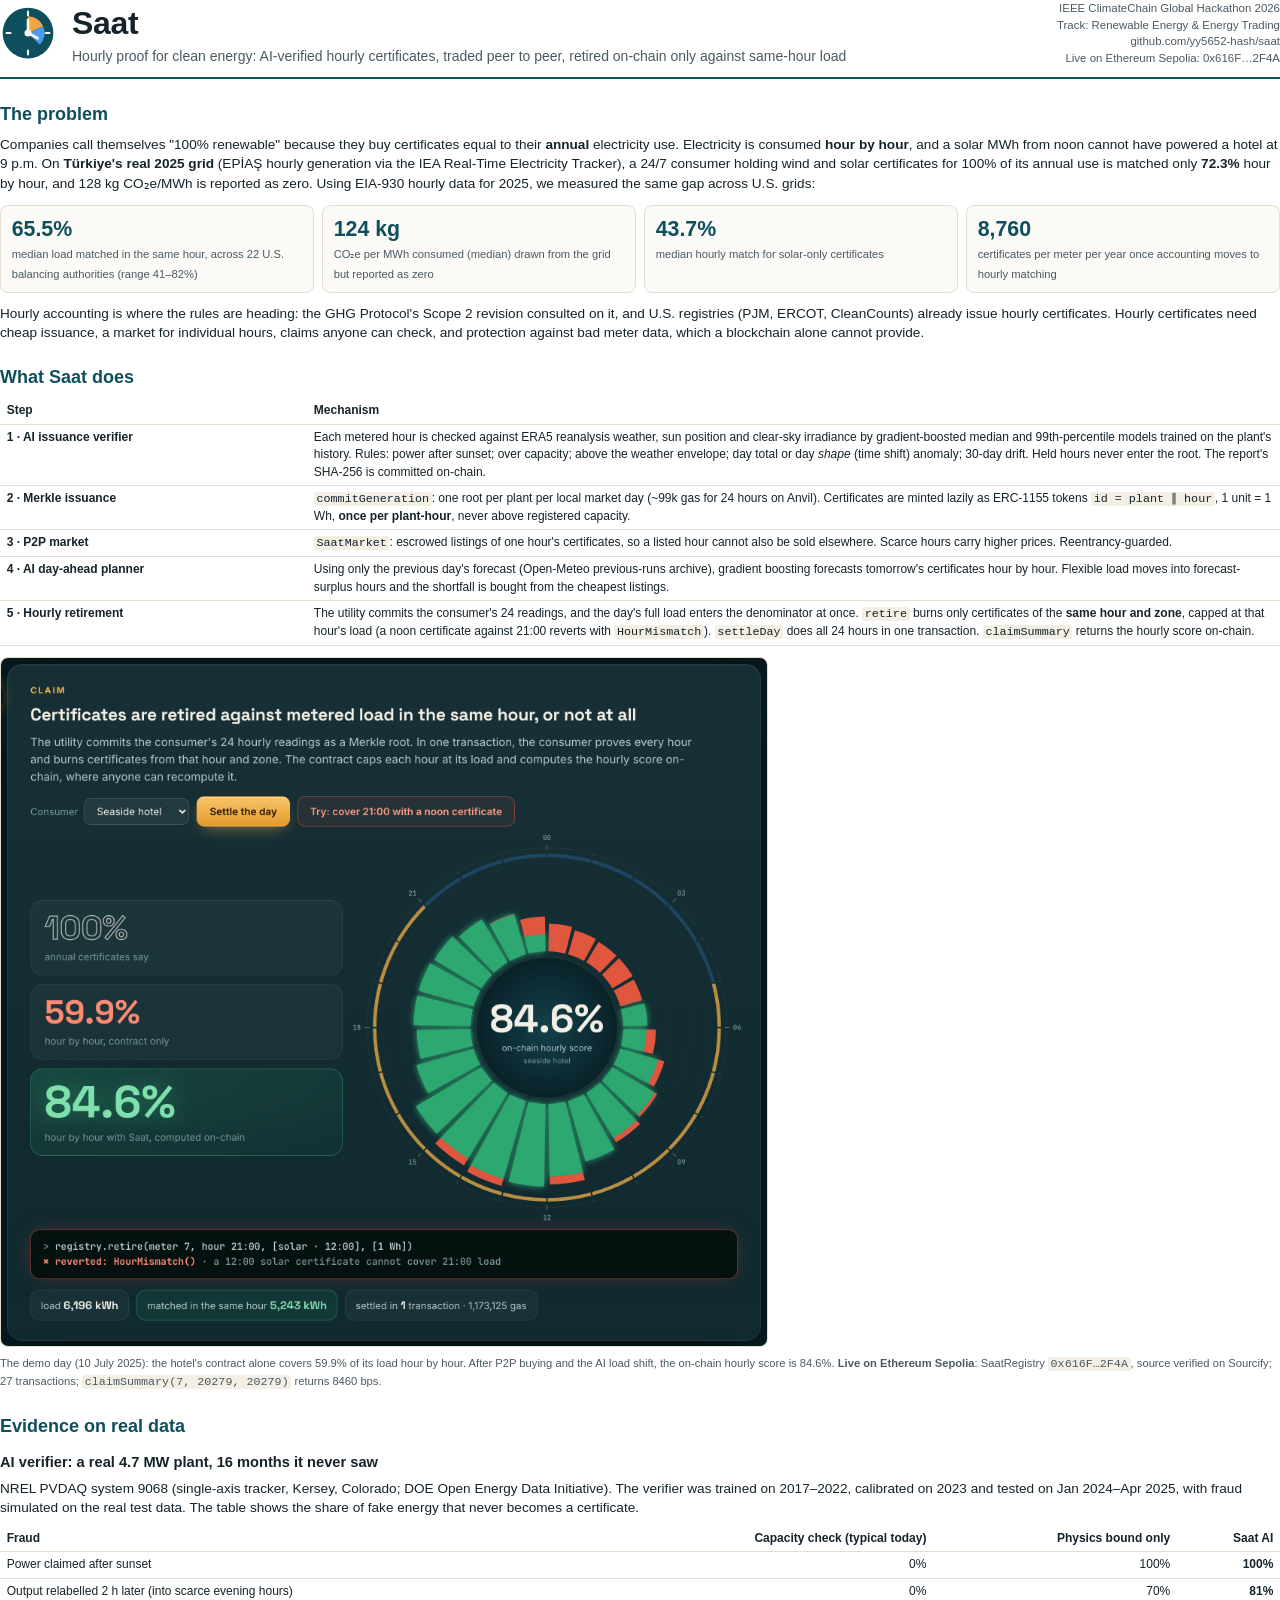
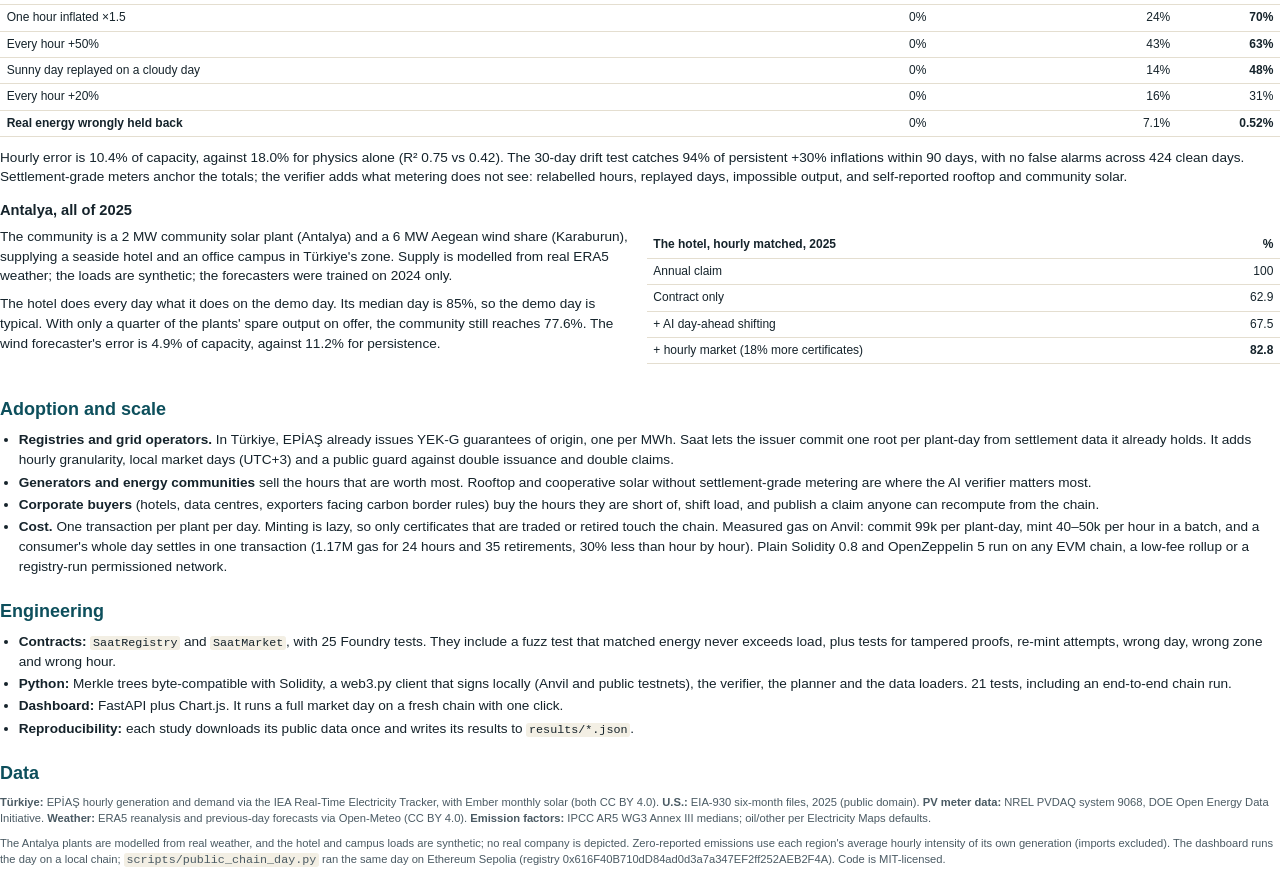
==== commit 02118936: "Live on Ethereum Sepolia: the demo day in 27 transactions, contracts verified on Sourcify (exact mat" ====
--- a/submission/brief.html
+++ b/submission/brief.html
@@ -12,7 +12,7 @@
   .head { display: flex; align-items: center; gap: 12pt; border-bottom: 2px solid var(--teal); padding-bottom: 8pt; margin-bottom: 10pt; }
   .head img { width: 42pt; height: 42pt; }
   .sub { color: var(--ink2); font-size: 10.5pt; }
-  .meta { margin-left: auto; text-align: right; font-size: 8.6pt; color: var(--ink2); }
+  .meta { margin-left: auto; text-align: right; font-size: 8.6pt; color: var(--ink2); white-space: nowrap; }
   .kpis { display: grid; grid-template-columns: repeat(4, 1fr); gap: 6pt; margin: 8pt 0; }
   .kpi { border: 1px solid var(--line); border-radius: 6pt; padding: 6pt 8pt; background: #fbfaf6; }
   .kpi b { display: block; font-size: 16pt; color: var(--teal); }
@@ -32,7 +32,7 @@
 <div class="head">
   <img src="../app/static/saat.svg" alt="">
   <div><h1>Saat</h1><div class="sub">Hourly proof for clean energy: AI-verified hourly certificates, traded peer to peer, retired on-chain only against same-hour load</div></div>
-  <div class="meta">IEEE ClimateChain Global Hackathon 2026<br>Track: Renewable Energy &amp; Energy Trading<br>github.com/yy5652-hash/saat</div>
+  <div class="meta">IEEE ClimateChain Global Hackathon 2026<br>Track: Renewable Energy &amp; Energy Trading<br>github.com/yy5652-hash/saat<br>Live on Ethereum Sepolia: 0x616F…2F4A</div>
 </div>
 
 <h2>The problem</h2>
@@ -49,13 +49,13 @@
 <table>
   <tr><th style="width:24%">Step</th><th>Mechanism</th></tr>
   <tr><td><b>1 · AI issuance verifier</b></td><td>Each metered hour is checked against ERA5 reanalysis weather, sun position and clear-sky irradiance by gradient-boosted median and 99th-percentile models trained on the plant's history. Rules: power after sunset; over capacity; above the weather envelope; day total or day <i>shape</i> (time shift) anomaly; 30-day drift. Held hours never enter the root. The report's SHA-256 is committed on-chain.</td></tr>
-  <tr><td><b>2 · Merkle issuance</b></td><td><code>commitGeneration</code>: one root per plant per local market day (~99k gas for 24 hours). Certificates are minted lazily as ERC-1155 tokens <code>id = plant ∥ hour</code>, 1 unit = 1 Wh, <b>once per plant-hour</b>, never above registered capacity.</td></tr>
+  <tr><td><b>2 · Merkle issuance</b></td><td><code>commitGeneration</code>: one root per plant per local market day (~99k gas for 24 hours on Anvil). Certificates are minted lazily as ERC-1155 tokens <code>id = plant ∥ hour</code>, 1 unit = 1 Wh, <b>once per plant-hour</b>, never above registered capacity.</td></tr>
   <tr><td><b>3 · P2P market</b></td><td><code>SaatMarket</code>: escrowed listings of one hour's certificates, so a listed hour cannot also be sold elsewhere. Scarce hours carry higher prices. Reentrancy-guarded.</td></tr>
   <tr><td><b>4 · AI day-ahead planner</b></td><td>Using only the previous day's forecast (Open-Meteo previous-runs archive), gradient boosting forecasts tomorrow's certificates hour by hour. Flexible load moves into forecast-surplus hours and the shortfall is bought from the cheapest listings.</td></tr>
   <tr><td><b>5 · Hourly retirement</b></td><td>The utility commits the consumer's 24 readings, and the day's full load enters the denominator at once. <code>retire</code> burns only certificates of the <b>same hour and zone</b>, capped at that hour's load (a noon certificate against 21:00 reverts with <code>HourMismatch</code>). <code>settleDay</code> does all 24 hours in one transaction. <code>claimSummary</code> returns the hourly score on-chain.</td></tr>
 </table>
 <img class="shot" src="../docs/claim.png" alt="Claim step">
-<p class="note">The demo day (10 July 2025) on a live local chain: the hotel's contract alone covers 59.9% of its load hour by hour. After P2P buying and the AI load shift, the on-chain hourly score is 84.6%.</p>
+<p class="note">The demo day (10 July 2025): the hotel's contract alone covers 59.9% of its load hour by hour. After P2P buying and the AI load shift, the on-chain hourly score is 84.6%. <b>Live on Ethereum Sepolia</b>: SaatRegistry <code>0x616F…2F4A</code>, source verified on Sourcify; 27 transactions; <code>claimSummary(7, 20279, 20279)</code> returns 8460 bps.</p>
 
 <h2>Evidence on real data</h2>
 <h3>AI verifier: a real 4.7 MW plant, 16 months it never saw</h3>
@@ -92,7 +92,7 @@
   <li><b>Registries and grid operators.</b> In Türkiye, EPİAŞ already issues YEK-G guarantees of origin, one per MWh. Saat lets the issuer commit one root per plant-day from settlement data it already holds. It adds hourly granularity, local market days (UTC+3) and a public guard against double issuance and double claims.</li>
   <li><b>Generators and energy communities</b> sell the hours that are worth most. Rooftop and cooperative solar without settlement-grade metering are where the AI verifier matters most.</li>
   <li><b>Corporate buyers</b> (hotels, data centres, exporters facing carbon border rules) buy the hours they are short of, shift load, and publish a claim anyone can recompute from the chain.</li>
-  <li><b>Cost.</b> One transaction per plant per day. Minting is lazy, so only certificates that are traded or retired touch the chain. Measured gas: commit 99k per plant-day, mint 40–50k per hour in a batch, and a consumer's whole day settles in one transaction (1.17M gas for 24 hours and 35 retirements, 30% less than hour by hour). Plain Solidity 0.8 and OpenZeppelin 5 run on any EVM chain, a low-fee rollup or a registry-run permissioned network.</li>
+  <li><b>Cost.</b> One transaction per plant per day. Minting is lazy, so only certificates that are traded or retired touch the chain. Measured gas on Anvil: commit 99k per plant-day, mint 40–50k per hour in a batch, and a consumer's whole day settles in one transaction (1.17M gas for 24 hours and 35 retirements, 30% less than hour by hour). Plain Solidity 0.8 and OpenZeppelin 5 run on any EVM chain, a low-fee rollup or a registry-run permissioned network.</li>
 </ul>
 <h2>Engineering</h2>
 <ul>
@@ -103,5 +103,5 @@
 </ul>
 <h2>Data</h2>
 <p class="note"><b>Türkiye:</b> EPİAŞ hourly generation and demand via the IEA Real-Time Electricity Tracker, with Ember monthly solar (both CC BY 4.0). <b>U.S.:</b> EIA-930 six-month files, 2025 (public domain). <b>PV meter data:</b> NREL PVDAQ system 9068, DOE Open Energy Data Initiative. <b>Weather:</b> ERA5 reanalysis and previous-day forecasts via Open-Meteo (CC BY 4.0). <b>Emission factors:</b> IPCC AR5 WG3 Annex III medians; oil/other per Electricity Maps defaults.</p>
-<p class="note">The Antalya plants are modelled from real weather, and the hotel and campus loads are synthetic; no real company is depicted. Zero-reported emissions use each region's average hourly intensity of its own generation (imports excluded). The dashboard runs the day on a local chain, and <code>scripts/public_chain_day.py</code> runs the same day on a public testnet. Code is MIT-licensed.</p>
+<p class="note">The Antalya plants are modelled from real weather, and the hotel and campus loads are synthetic; no real company is depicted. Zero-reported emissions use each region's average hourly intensity of its own generation (imports excluded). The dashboard runs the day on a local chain; <code>scripts/public_chain_day.py</code> ran the same day on Ethereum Sepolia (registry 0x616F40B710dD84ad0d3a7a347EF2ff252AEB2F4A). Code is MIT-licensed.</p>
 </body></html>
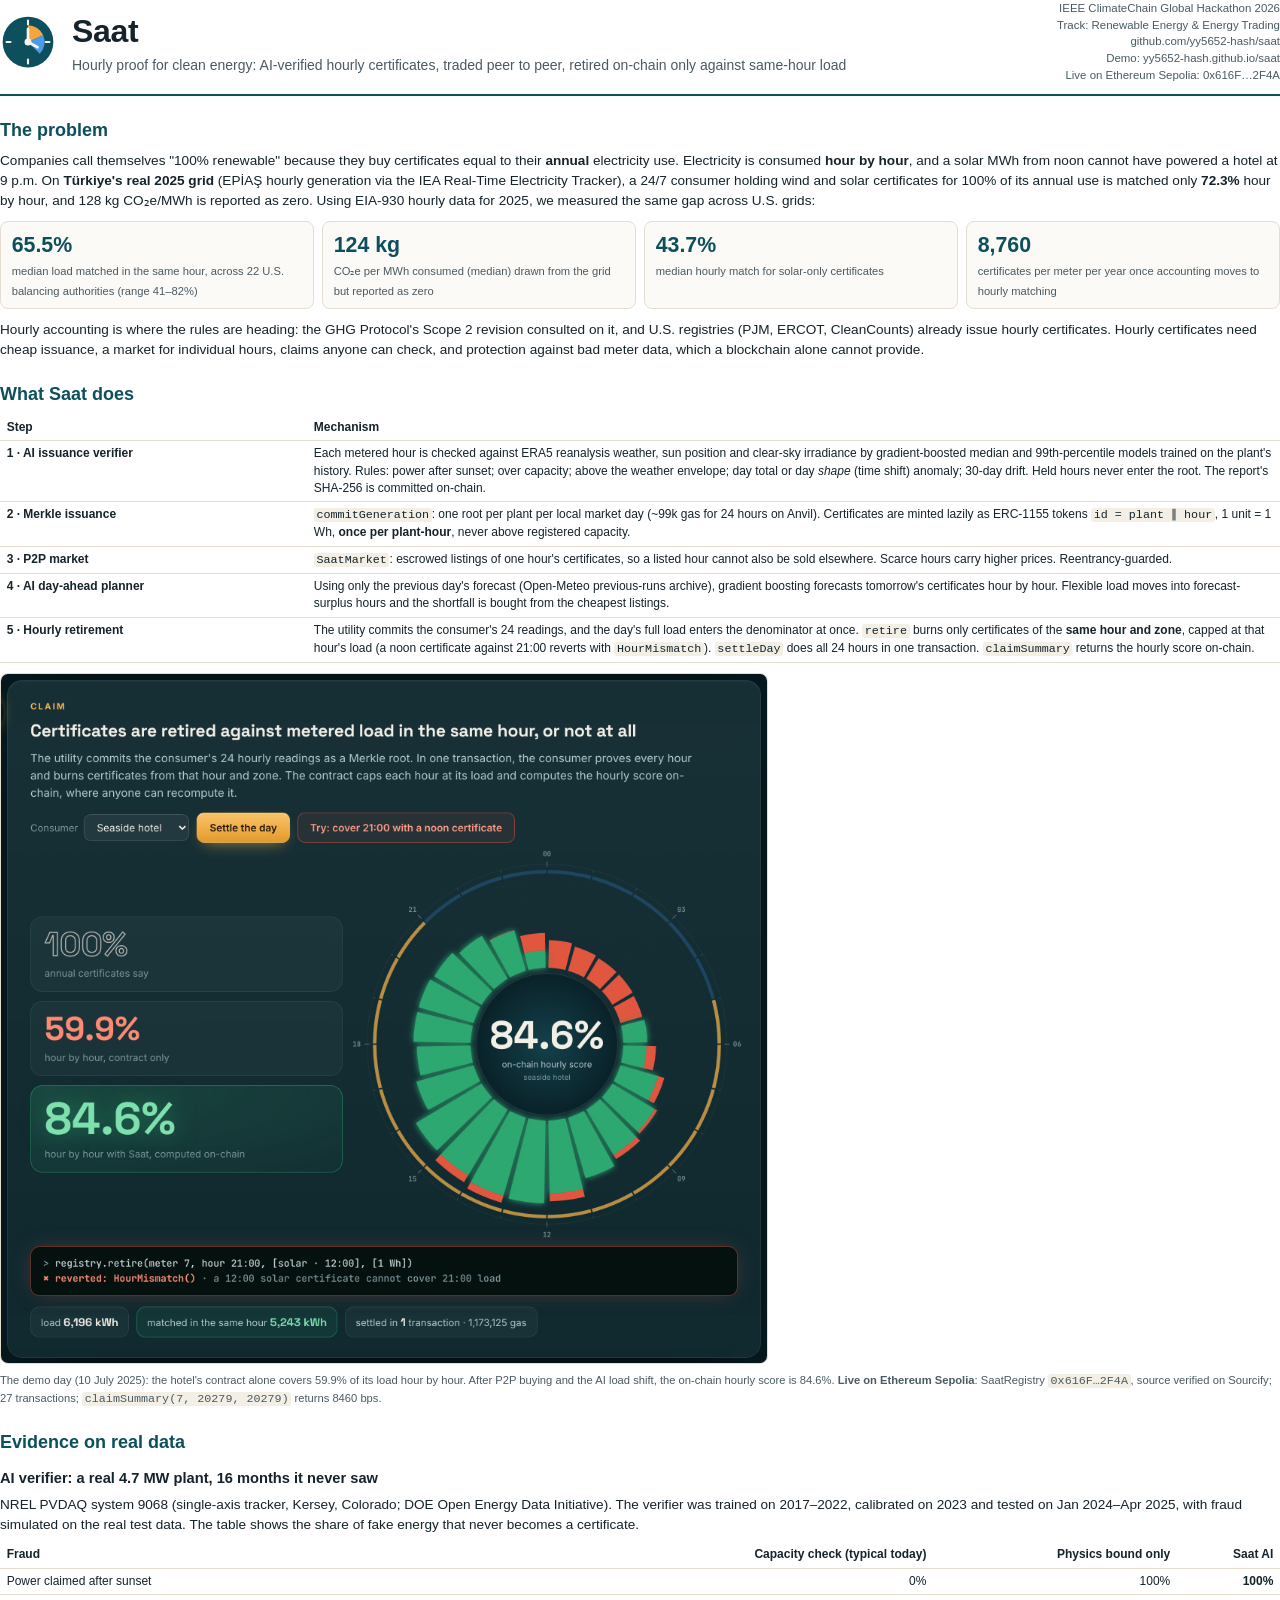
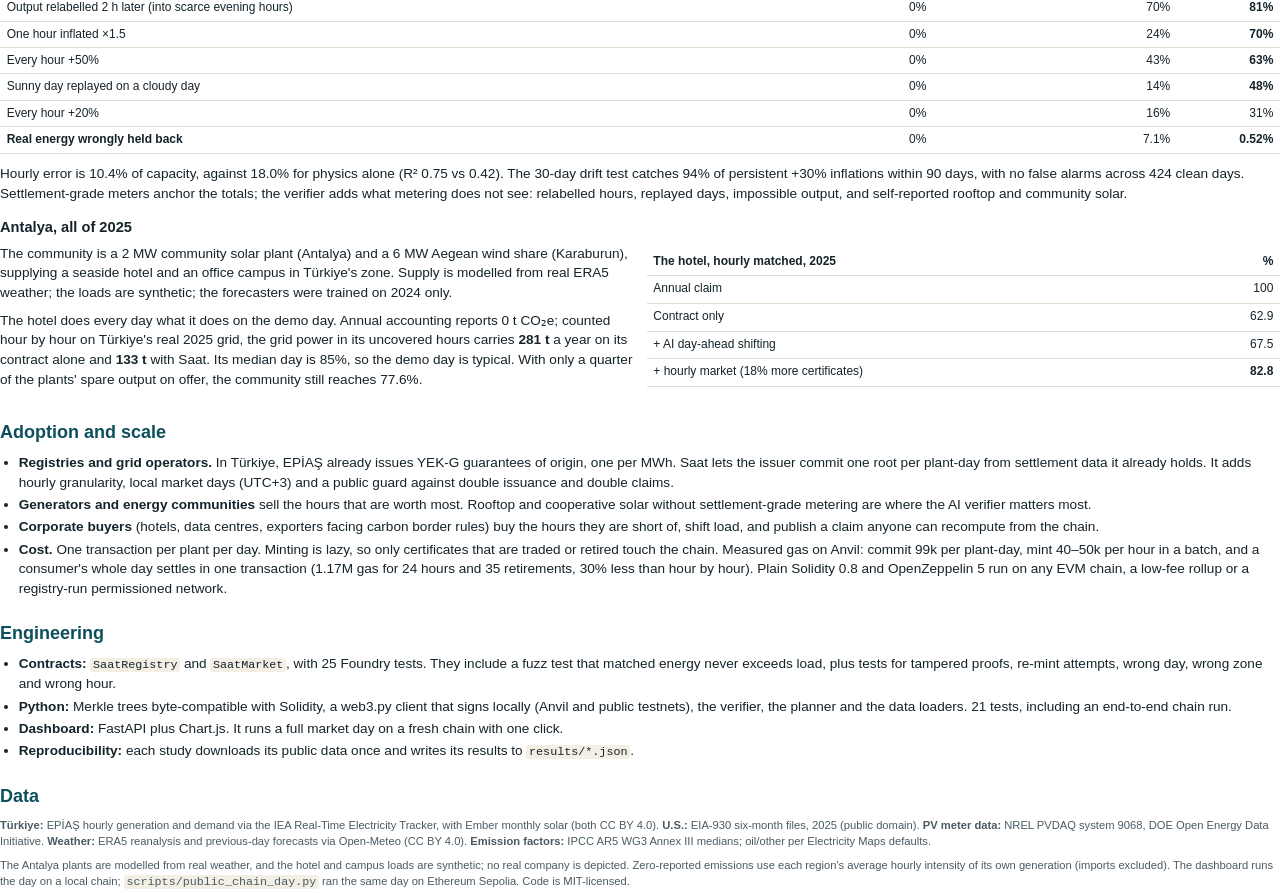
==== commit 3c27e801: "Track statement and short summary in the Devpost text; the hotel's hourly grid emissions (281 t to 1" ====
--- a/submission/brief.html
+++ b/submission/brief.html
@@ -32,7 +32,7 @@
 <div class="head">
   <img src="../app/static/saat.svg" alt="">
   <div><h1>Saat</h1><div class="sub">Hourly proof for clean energy: AI-verified hourly certificates, traded peer to peer, retired on-chain only against same-hour load</div></div>
-  <div class="meta">IEEE ClimateChain Global Hackathon 2026<br>Track: Renewable Energy &amp; Energy Trading<br>github.com/yy5652-hash/saat<br>Live on Ethereum Sepolia: 0x616F…2F4A</div>
+  <div class="meta">IEEE ClimateChain Global Hackathon 2026<br>Track: Renewable Energy &amp; Energy Trading<br>github.com/yy5652-hash/saat<br>Demo: yy5652-hash.github.io/saat<br>Live on Ethereum Sepolia: 0x616F…2F4A</div>
 </div>
 
 <h2>The problem</h2>
@@ -76,7 +76,7 @@
 <div class="two">
   <div>
     <p>The community is a 2 MW community solar plant (Antalya) and a 6 MW Aegean wind share (Karaburun), supplying a seaside hotel and an office campus in Türkiye's zone. Supply is modelled from real ERA5 weather; the loads are synthetic; the forecasters were trained on 2024 only.</p>
-    <p>The hotel does every day what it does on the demo day. Its median day is 85%, so the demo day is typical. With only a quarter of the plants' spare output on offer, the community still reaches 77.6%. The wind forecaster's error is 4.9% of capacity, against 11.2% for persistence.</p>
+    <p>The hotel does every day what it does on the demo day. Annual accounting reports 0 t CO₂e; counted hour by hour on Türkiye's real 2025 grid, the grid power in its uncovered hours carries <b>281 t</b> a year on its contract alone and <b>133 t</b> with Saat. Its median day is 85%, so the demo day is typical. With only a quarter of the plants' spare output on offer, the community still reaches 77.6%.</p>
   </div>
   <table>
     <tr><th>The hotel, hourly matched, 2025</th><th class="n">%</th></tr>
@@ -103,5 +103,5 @@
 </ul>
 <h2>Data</h2>
 <p class="note"><b>Türkiye:</b> EPİAŞ hourly generation and demand via the IEA Real-Time Electricity Tracker, with Ember monthly solar (both CC BY 4.0). <b>U.S.:</b> EIA-930 six-month files, 2025 (public domain). <b>PV meter data:</b> NREL PVDAQ system 9068, DOE Open Energy Data Initiative. <b>Weather:</b> ERA5 reanalysis and previous-day forecasts via Open-Meteo (CC BY 4.0). <b>Emission factors:</b> IPCC AR5 WG3 Annex III medians; oil/other per Electricity Maps defaults.</p>
-<p class="note">The Antalya plants are modelled from real weather, and the hotel and campus loads are synthetic; no real company is depicted. Zero-reported emissions use each region's average hourly intensity of its own generation (imports excluded). The dashboard runs the day on a local chain; <code>scripts/public_chain_day.py</code> ran the same day on Ethereum Sepolia (registry 0x616F40B710dD84ad0d3a7a347EF2ff252AEB2F4A). Code is MIT-licensed.</p>
+<p class="note">The Antalya plants are modelled from real weather, and the hotel and campus loads are synthetic; no real company is depicted. Zero-reported emissions use each region's average hourly intensity of its own generation (imports excluded). The dashboard runs the day on a local chain; <code>scripts/public_chain_day.py</code> ran the same day on Ethereum Sepolia. Code is MIT-licensed.</p>
 </body></html>
